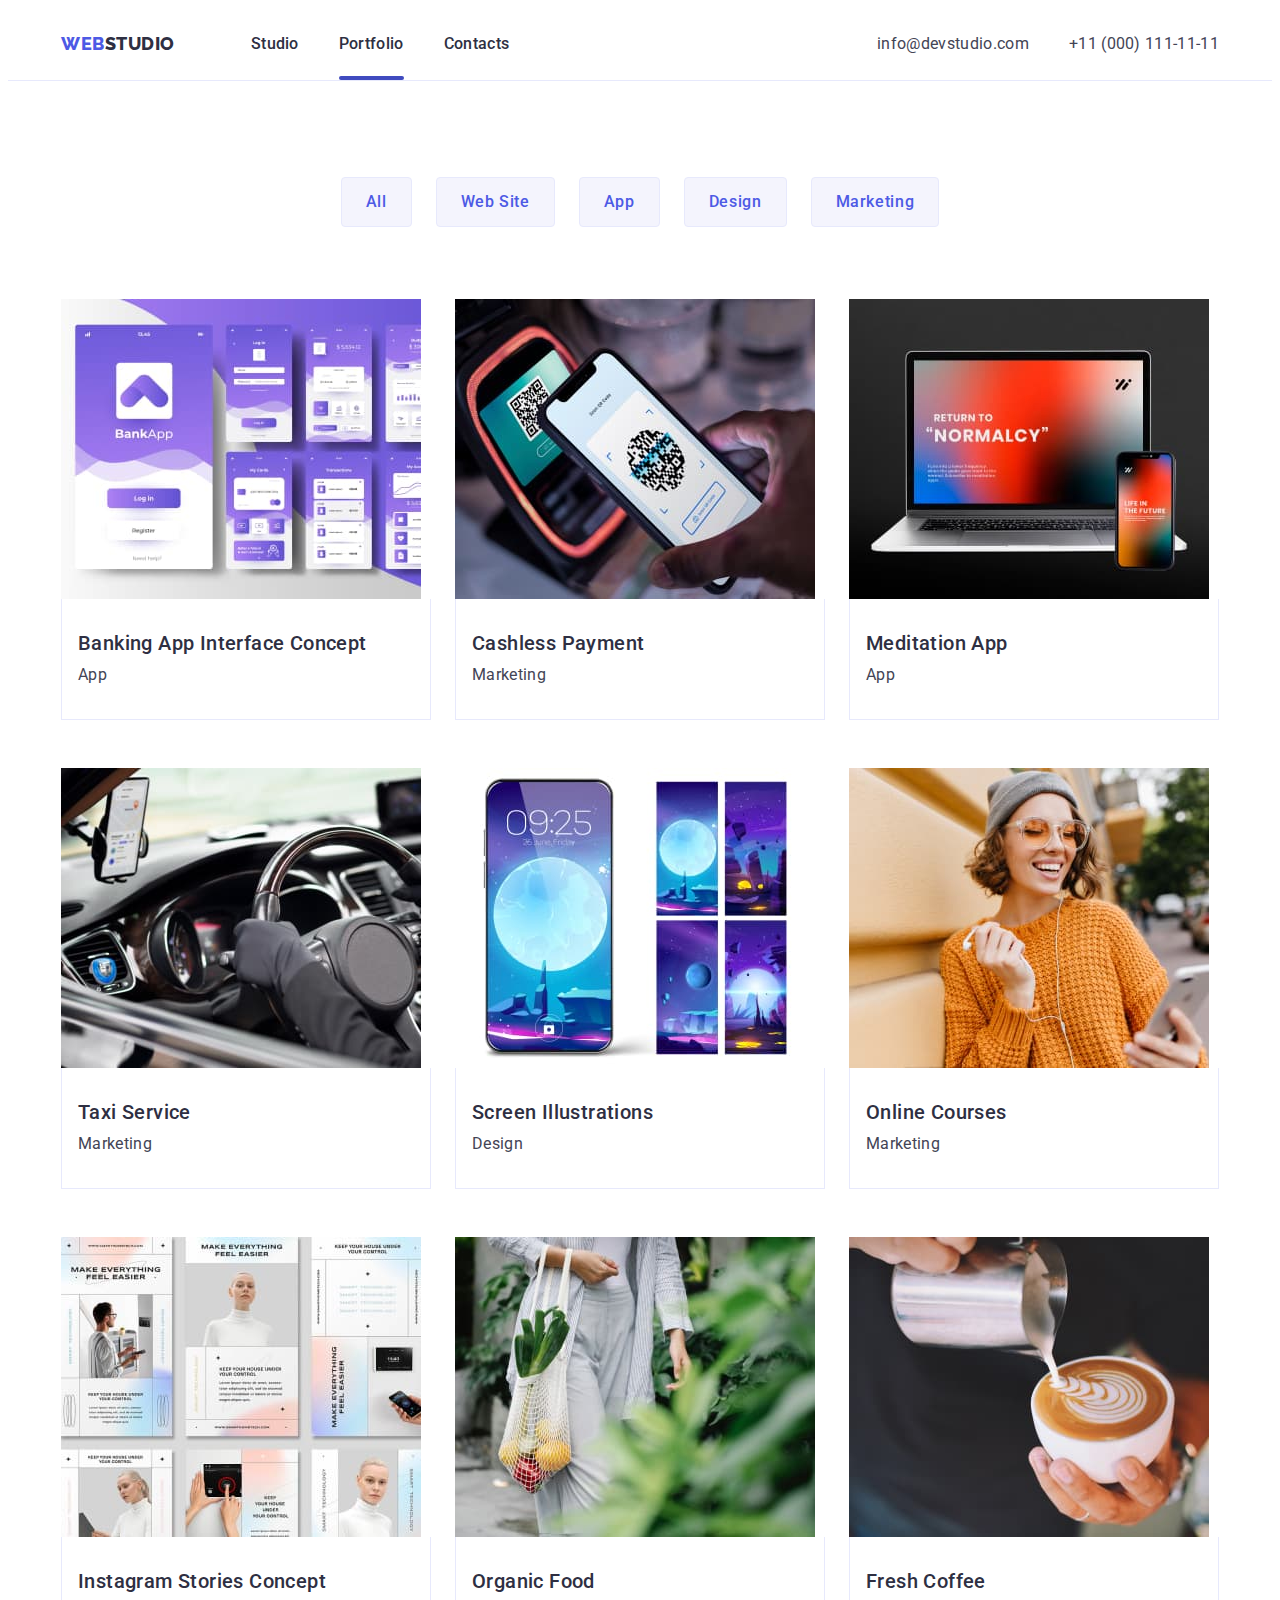
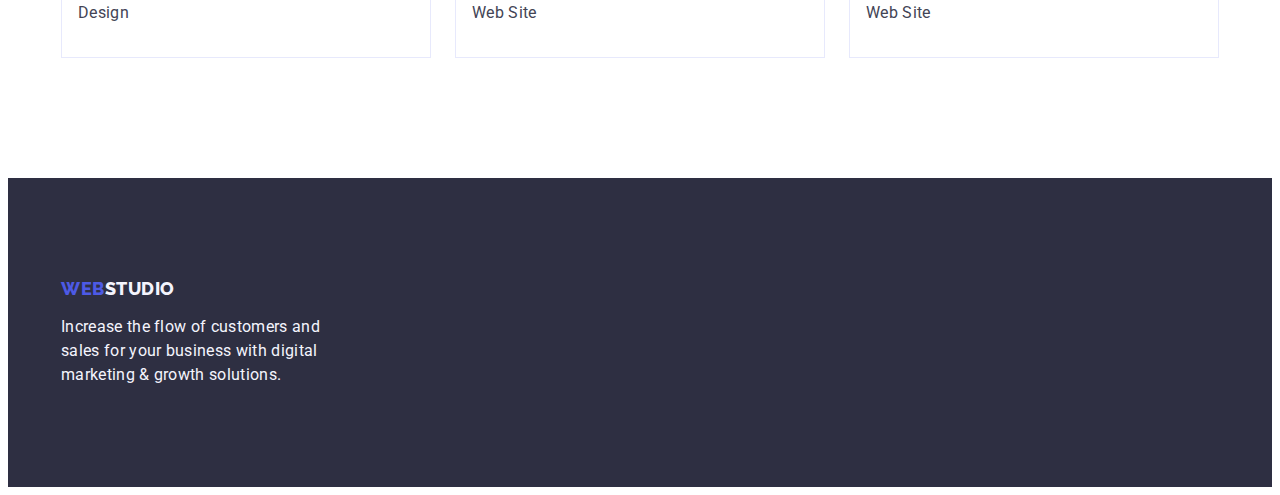
==== portfolio.html @ adbbfa93 "change befor mentor" ====
<!DOCTYPE html>
<html lang="en">
<head>
    <meta charset="UTF-8">
    <meta name="viewport" content="width=device-width, initial-scale=1.0">
    <link rel="preconnect" href="https://fonts.googleapis.com">
    <link rel="preconnect" href="https://fonts.gstatic.com" crossorigin>
    <link href="https://fonts.googleapis.com/css2?family=Raleway:wght@800&family=Roboto:wght@400;500;700;900&display=swap"
        rel="stylesheet">
    <title>Portfolio</title>
    <link rel="stylesheet" href="https://cdnjs.cloudflare.com/ajax/libs/modern-normalize/2.0.0/modern-normalize.min.css"
      integrity="sha512-4xo8blKMVCiXpTaLzQSLSw3KFOVPWhm/TRtuPVc4WG6kUgjH6J03IBuG7JZPkcWMxJ5huwaBpOpnwYElP/m6wg=="
      crossorigin="anonymous" referrerpolicy="no-referrer" />
    <link rel="stylesheet" href="./css/style.css">
</head>
<body>
    <header class="header">
      <div class="container container-header">
        <nav class="navigation">
          <a class="header-logo link" href="./index.html">Web<span class="color">Studio</span></a>
          <ul class="site-nav list">
            <li class="list-nav"><a class="link-nav link" href="./index.html">Studio</a></li>
            <li class="list-nav"><a class="link-nav link current" href="./portfolio.html">Portfolio</a></li>
            <li class="list-nav"><a class="link-nav link" href="">Contacts</a></li>
          </ul>
        </nav>
        <address class="contacts">
          <ul class="contacts-item list">
            <li>
              <a class="contact-link link" href="mailto:info@devstudio.com">info@devstudio.com</a>
            </li>
            <li>
              <a class="contact-link link" href="tel:+11(000)111-11-11">+11 (000) 111-11-11</a>
            </li>
          </ul>
        </address>
      </div>
    </header>
    <main>
       <section class="portfoilo-section">
        <div class="container">
          <h1 class="visually-hidden">our work</h1>
           <ul class="list-btn list">
              <li class="btn-item"><button type="button" class="portfolio-btn link">All</button></li>
              <li class="btn-item"><button type="button" class="portfolio-btn link">Web Site</button></li>
              <li class="btn-item"><button type="button" class="portfolio-btn link">App</button></li>
              <li class="btn-item"><button type="button" class="portfolio-btn link">Design</button></li>
              <li class="btn-item"><button type="button" class="portfolio-btn link">Marketing</button></li>
           </ul>
             <!-- What are we doing -->
              <ul class="list-presentation list">
                <li class="list-made">
                  <a href="" class="list-img link">
              <img class="portfolio-img" src="./images/img8.jpg" alt="banking app interface" width="360">
              <div class="categories">
                <h2 class="title-portfolio">Banking App Interface Concept</h2>
                <p class="text-portfolio">App</p>
              </div>
              </a>
              </li>
                <li class="list-made">
                  <a href="" class="list-img link">
              <img class="portfolio-img" src="./images/img9.jpg" alt="image of qr code on phone" width="360">
              <div class="categories">
                <h2 class="title-portfolio">Cashless Payment</h2>
                <p class="text-portfolio">Marketing</p>
              </div>
              </a>
              </li>
                <li class="list-made">
                  <a href="" class="list-img link">
              <img class="portfolio-img" src="./images/img10.jpg" alt="laptop" width="360">
              <div class="categories">
                <h2 class="title-portfolio">Meditation App</h2>
                <p class="text-portfolio">App</p>
              </div>
              </a>
              </li>
                <li class="list-made"> 
                  <a href="" class="list-img link">
              <img class="portfolio-img" src="./images/img11.jpg" alt="car interior" width="360">
              <div class="categories">
                <h2 class="title-portfolio">Taxi Service</h2>
                <p class="text-portfolio">Marketing</p>
              </div>
              </a>
              </li>
                <li class="list-made">
                  <a href="" class="list-img link">
              <img class="portfolio-img" src="./images/img12.jpg" alt="phone desktop" width="360">
              <div class="categories">
                <h2 class="title-portfolio">Screen Illustrations</h2>
                <p class="text-portfolio">Design</p>
              </div>
              </a>
              </li>
                <li class="list-made">
                  <a href="" class="list-img link">
              <img class="portfolio-img" src="./images/img13.jpg" alt="girl in glasses" width="360">
              <div class="categories">
                <h2 class="title-portfolio">Online Courses</h2>
                <p class="text-portfolio">Marketing</p>
              </div>
              </a>
              </li>
              <li class="list-made">
                  <a href="" class="list-img link">
              <img class="portfolio-img" src="./images/img14.jpg" alt="instagram stories" width="360">
              <div class="categories">
                <h2 class="title-portfolio">Instagram Stories Concept</h2>
                <p class="text-portfolio">Design</p>
              </div>
              </a>
              </li>
                <li class="list-made">
                  <a href="" class="list-img link">
              <img class="portfolio-img" src="./images/img15.jpg" alt="bag with vegetables" width="360">
              <div class="categories">
                <h2 class="title-portfolio">Organic Food</h2>
                <p class="text-portfolio">Web Site</p>
              </div>
              </a>
              </li>
                <li class="list-made">
                  <a href="" class="list-img link">
              <img class="portfolio-img" src="./images/img16.jpg" alt="coffee cup pattern" width="360">
              <div class="categories">
                <h2 class="title-portfolio">Fresh Coffee</h2>
                <p class="text-portfolio">Web Site</p>
              </div>
              </a>
              </li>
          </ul>
        </div>
    </section>
   </main>
<footer class="footer">
    <div class="container">
      <a class="logo-footer link" href="./index.html">Web<span class="color-footer">Studio</span></a>
      <p class="footer-text">Increase the flow of customers and
          sales for your business with digital
          marketing & growth solutions.</p>
    </div>
</footer>
</body>
</html>
---- css/style.css ----
:root {
    --slate:#434455;
    --white:#ffffff;
    --navy-blue: #2E2F42;
    --iris:#4D5AE5;
    --cloud:#F4F4FD;
    --ocean:#404BBF;
    --green:#31D0AA;
    --light-slate:#8E8F99;
    --cornflower:#E7E9FC;
    --grey:#2E2F42;
    --navy-blue-modal:#2E2F42;
    --dairy:#FCFCFC;
    
}
h1,h2,h3,h4,h5,h6,p{
    margin-bottom: 0;
    margin-top: 0;
}
ul{
    margin-bottom: 0;
    margin-top: 0;
    padding-left: 0;
    
}
img{
    display: block;
    max-width: 100%;
    height: auto;
}
body{
    font-family:"Roboto",sans-serif;
    color:var(--slate);
    background-color:var(--white);
    
}
.container{
    width: 100%;
    max-width: 1158px;
    padding-left: 15px;
    padding-right: 15px;
    margin: 0 auto;
}

.visually-hidden {
    position: absolute;
    width: 1px;
    height: 1px;
    margin: -1px;
    border: 0;
    padding: 0;
    white-space: nowrap;
    clip-path: inset(100%);
    clip: rect(0 0 0 0);
    overflow: hidden;
}
.link{
    text-decoration: none;
    }
.list{
    list-style: none;
    }
/* ----header---- */
.header{
    background-color: var(--white);
    border-bottom: 1px solid var(--cornflower, #E7E9FC);
    }
.container-header{
    display: flex;
    align-items: center;
    justify-content: space-between;
    
}

.current::after{
    content: "";
    position: absolute;
    width: 100%;
    height: 4px;
    border-radius: 2px;
    background: var(--ocean);
    bottom: 0;
    left: 0;
    color: var(--ocean);

}
.navigation{
    display: flex;
    align-items: center;
     
}
.header-logo{
    color: var(--iris);
    font-size: 18px;
    font-family: Raleway,sans-serif;
    font-style: normal;
    font-weight: 800;
    line-height: 1.17;
    letter-spacing: 0.03em;
    text-transform: uppercase;
     margin-right: 76px;
     padding: 25px 0;   
}
.color{
    color: var(--navy-blue);
    font-size: 18px;
    font-weight: 800;
    line-height: 1.17;
    letter-spacing: 0.03em;
    text-transform: uppercase;
}
.site-nav{
    display: flex;
    gap: 40px;
    
}
.list-nav{
position: relative;
}
 .link-nav{
    padding: 24px 0;
    display: block;
    
 }
.link-nav.link{
    color:var(--navy-blue);
    font-size: 16px;
    font-weight: 500;
    line-height: 1.5;
    letter-spacing:0.02em
    
}
.link-nav:hover,
.link-nav:focus{
    color:var(--ocean);
}
.link-nav:active{
    text-decoration: underline;
}
.contacts{
    font-style: normal;
}
.contacts-item{
    display: flex;
    gap: 40px;
        
}
.cont-info{
  
   
}
.contacts-item .contact-link{
    color: var(--slate);
    font-size: 16px;
    line-height: 1.5;
    letter-spacing:0.02em;
    padding: 24px 0;
    }
.contact-link:active,
.contact-link:hover,
.contact-link:focus{
    color:var(--ocean);
}
/** --------Hero section ----*/


.hero-section{
    background: var(--navy-blue);
    padding: 188px 0;
    background-image:linear-gradient(rgba(46, 47, 66, 0.7),
        rgba(46, 47, 66, 0.7)), url(../images/hero.jpg);
    background-repeat: no-repeat;
    background-position: center;
    max-width: 1440px;
    margin: 0 auto;
}
.hero-container{
       
   
}
.hero-title{
        color: var(--white);
        text-align: center;
        font-size: 56px;
        font-weight: 700;
        line-height:1.07;
        letter-spacing: 0.02em;
        margin: 0 auto;
        margin-bottom: 48px;
        max-width: 496px
        
    }
.link-button{
        color: var(--white);
        font-size: 16px;
        font-family: inherit;
        font-weight: 500;
        line-height: 1.5;
        letter-spacing: 0.04em;
        background: var(--iris);
        cursor:pointer;
        display: block;
        margin: 0 auto;
        padding: 16px 32px;
        border-radius: 4px;
        min-width: 169px;
        height: 56px;
        border: none;
                    
     }
.link-button:hover,.link-button:focus{
    background-color: var(--ocean);
}
/*  Section credo,work,team */
.section-credo{
    padding-top: 120px;
    padding-bottom: 120px;
}
.icon-box{
       width: 264px;
        height: 112px;
        border-radius: 4px;
        background: var(--cloud);
}
.credo-icon{
    margin: 24px 100px;
    
}
.section-work{
    padding-bottom: 120px;
}

.section-list{
    display: flex;
     gap: 24px;
    }
.list-img{
    width: calc((100% - 48px) / 3);
}   
.list-item{
    width: calc((100% - 24px * 3) / 4);
    
}
.section-team{
    background-color:var(--cloud);
    padding: 120px 0;
      
}
.team-container{
   
}
.section-title{
        color: var(--navy-blue);
        text-align: center;
        font-size: 36px;
        font-weight: 700;
        line-height: 1.11;
        letter-spacing: 0.02em;
        text-transform: capitalize;
         margin-bottom: 72px;
     }
    .section-list-team{
        display: flex;
        gap: 24px;
        
        
    }
    .list-team{
        background-color: var(--white);
        text-align: center;
        width: calc((100% - 72px) / 4);
        border-radius: 0px 0px 4px 4px;
            
    }
    .social-group{
        display: flex;
        gap: 24px;
        
    }
    .social-item{
        width: 40px;
        height: 40px;
        border-radius: 50%;
        background-color: var(--iris);
        border: var(--iris);
        display: flex;
        align-items: center;
        justify-content: center;
    }
    .social-icon-team{
    fill: var(--cloud);    
        
    }
    .group{
        padding: 32px 16px;
    }
    .list-title{
        color: var(--navy-blue);
        font-size: 20px;
        font-weight: 500;
        line-height: 1.2;
        letter-spacing: 0.02em;
         margin-bottom: 8px; 
       
    }
    .list-text{
        color: var(--slate);
        font-size: 16px;
        line-height: 1.5;
        letter-spacing: 0.02em;
        margin-bottom: 8px;
                    
    }
.customers{
    padding: 120px 0;
}
.customers-list{
    display: flex;
    width: calc((100% - 24 * 5) / 6);
    gap: 24px;
}
.customers-item{
    width: 168px;
    height: 88px;
    border-radius: 4px;
    border: 1px solid var(--light-slate);
    
}

.customers-link{
    width: 100%;
    height: 100%;
    display: flex;
    color: var(--light-slate);
    align-items: center;
    justify-content: center;
}
.customers-icon{
    fill:currentColor;
  
}
.customers-link:is(:hover,:focus){
color: var(--ocean);
border: 1px solid var(--ocean);
}

/* ------FOOTER--------------- */

.footer{
        background-color:var(--navy-blue);
        padding: 100px 0;
       
}
.footer-group{
   
   margin-right: 125px;
}
.soc-foot{
    display: flex;
}
.logo-footer{
    color: var(--iris);
    font-size: 18px;
    font-family: Raleway,sans-serif;
    font-weight: 800;
    line-height: 1.17;
    letter-spacing: 0.03em;
    text-transform: uppercase;
    padding-left: 0;
    display: inline-block;
    margin-bottom: 16px;
}
.color-footer{
        color:var(--cloud);
        font-size: 18px;
         font-weight: 800;
        line-height: 1.17;
        letter-spacing: 0.03em;
        text-transform: uppercase;
}
.footer-text{
        color:var(--cloud);
        font-size: 16px;
        line-height:1.5;
        letter-spacing: 0.02em;
        display: flex;
        width: 100%;
        max-width: 264px;
}
.social-section{

    
}
  
.media-title{
        color: var(--white);
        font-family: Roboto;
        font-size: 16px;
        font-style: normal;
        font-weight: 500;
        line-height: 1.5;
        letter-spacing: 0.02em;
        margin-bottom: 16px;
        
}
.social-list{
    display: flex;
    gap: 16px;
    justify-content: center;
    
}
.social-icon{
    fill: var(--cloud);
}


/* ----------_________PORTFOLIO___________-------- */

.portfoilo-section {
padding: 96px 0 120px 0;
}

.list-btn {
    display: flex;
    margin-bottom: 72px;
    gap: 24px;
    justify-content: center;
}
.btn-item{
    
}
.portfolio-btn {
    color:var(--iris);
    text-align: center;
     font-size: 16px;
    font-family:inherit;
    font-weight: 500;
    line-height: 1.5;
    letter-spacing: 0.04em;
    background-color:var(--cloud);
    cursor: pointer;
    padding: 12px 24px;
    border-radius: 4px;
    border: 1px solid var(--cornflower);
    background: var(--cloud);
}
.portfolio-btn:hover,.portfolio-btn:focus{
        color:var(--white);
        background-color: var(--ocean);
        border: 1px solid transparent;
}

.presentation {}

.list-presentation {
    display: flex;
    flex-wrap: wrap;
    gap: 48px 24px;
   
}

.list-made {
    width: calc((100% - 48px) / 3) ;
    
}
.portfolio-img{
    display: block;
    max-width: 100%;
}
.categories{
    padding: 32px 16px;
    border: 1px solid var(--cornflower);
    border-top: none;
  
}
.title-portfolio {
        color:var(--navy-blue);
        font-size: 20px;
        font-weight: 500;
        line-height: 1.2;
        letter-spacing: 0.02em;
        margin-bottom: 8px;
}

.text-portfolio {
        color:var(--slate);
        font-size: 16px;
        line-height:1.5;
        letter-spacing: 0.02em;
        
}
 < !-- --------MODAL-WINDOW------------ -->

 .backdrop{
    position: fixed;
    top: 0;
    width: 100%;
    height: 100%;
    background: var(--navyblue-modal, rgba(46, 47, 66, 0.40));
    
 }
 .modal-window{
    width: 408px;
    min-height: 584px;
    border-radius: 4px;
    background: var(--dairy);
    box-shadow: 0px 2px 1px 0px rgba(0, 0, 0, 0.20), 0px 1px 3px 0px rgba(0, 0, 0, 0.12), 0px 1px 1px 0px rgba(0, 0, 0, 0.14);
    position: absolute;
    left: 50%;
    top: 50%;
    transform: translate(-50%,-77%);
 }
 .modal-close-btn{
    width: 8px;
    height: 8px;
    position: absolute;
    top: 24px;
    right: 24px;
    border: 1px solid var(--light-slate);
    border-radius: 50%;
    padding: 8px;
    cursor: pointer;
 }
 .close-icon{
    
 }
.is-hidden {
    opacity: 0;
    visibility: hidden;
    pointer-events: none;
}
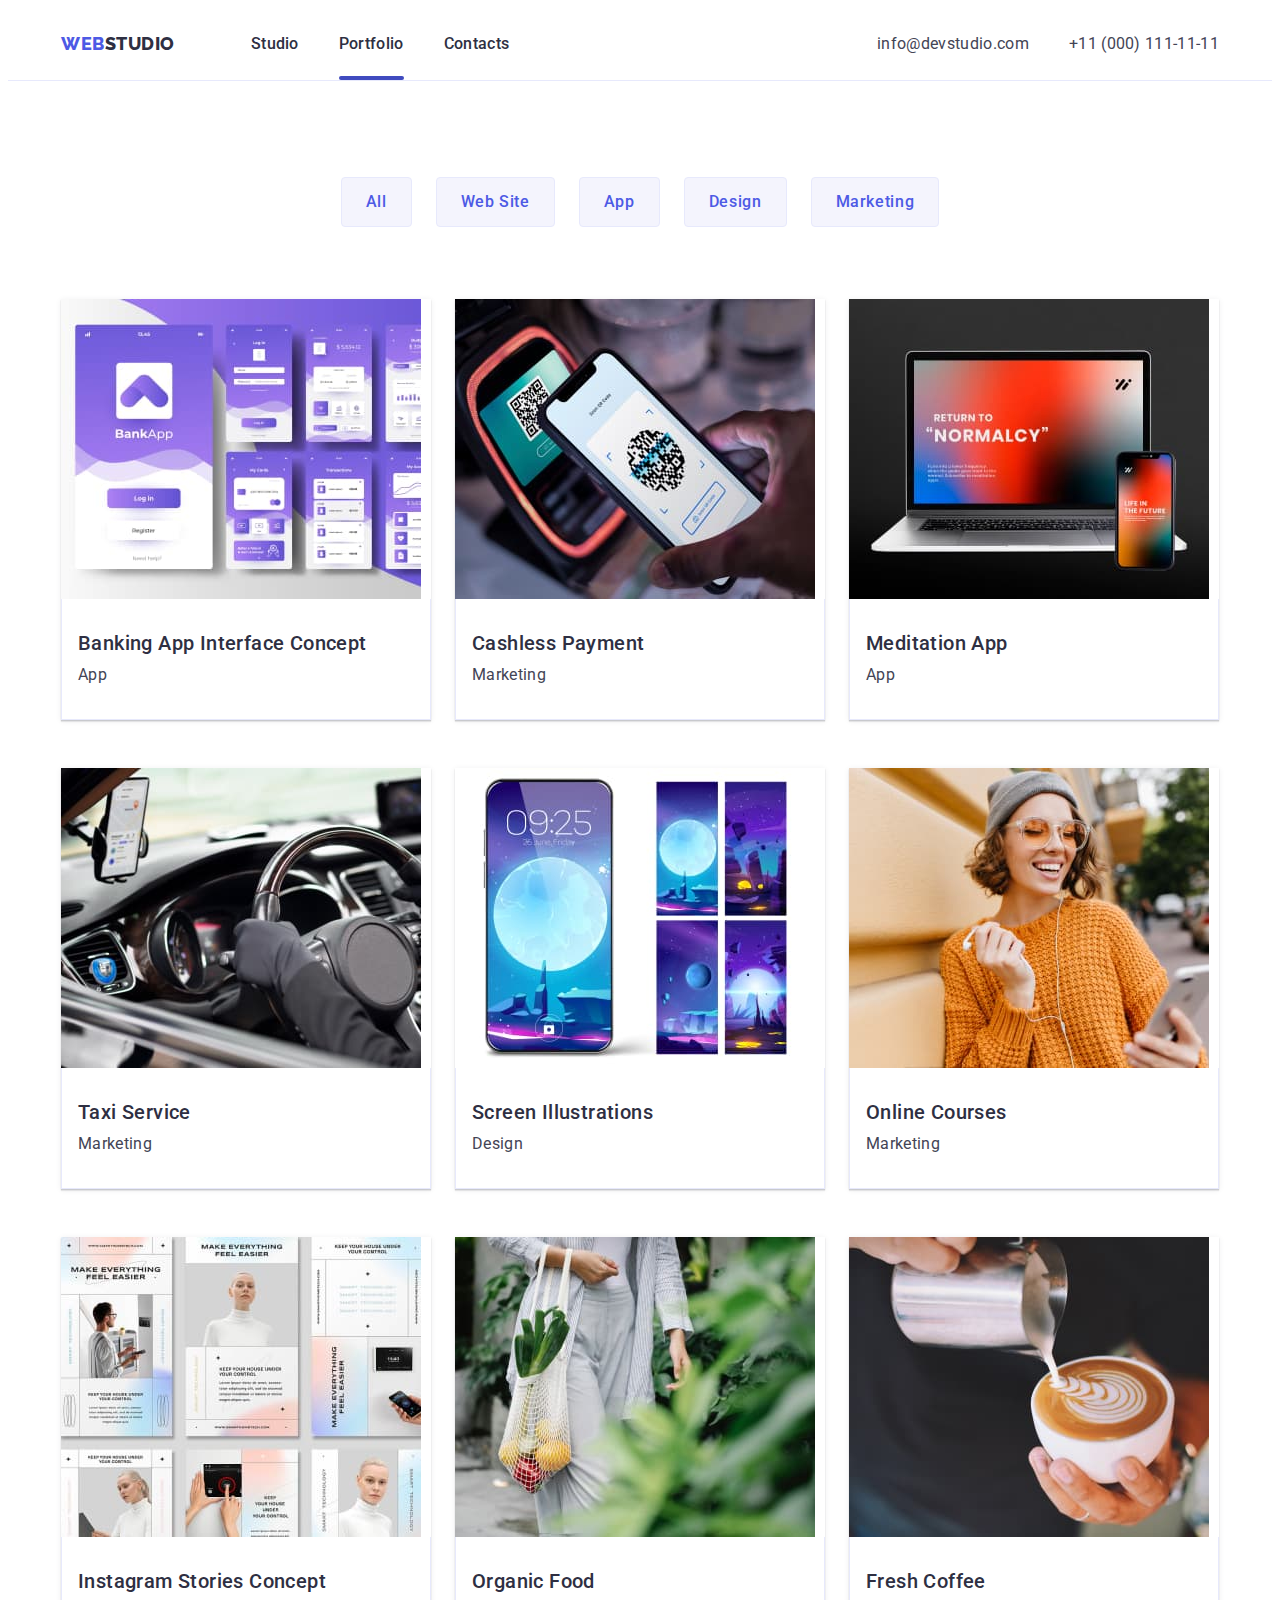
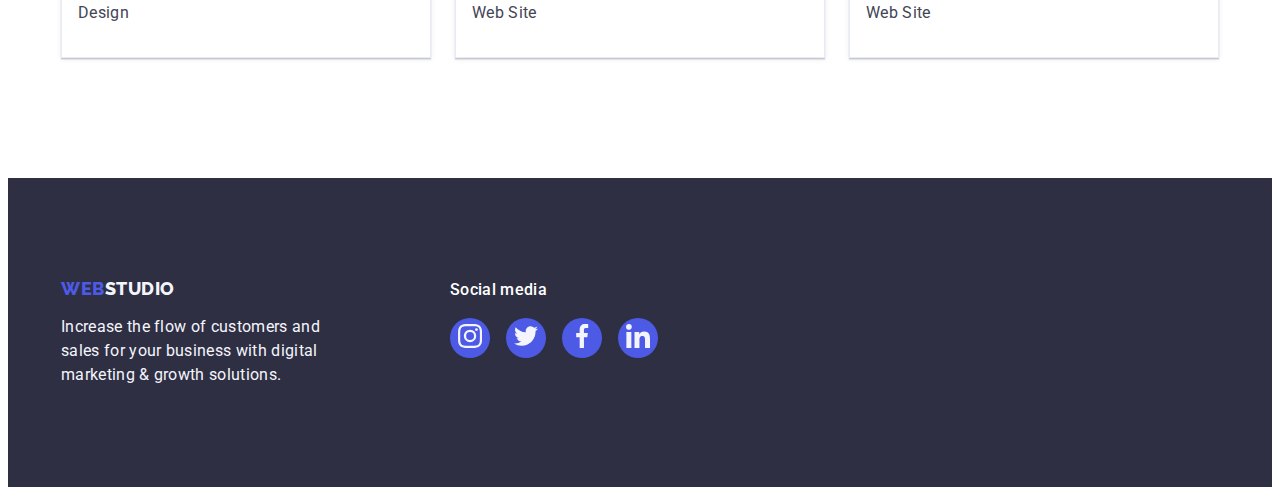
==== commit 257fceb6: "change portfolio overflow" ====
--- a/portfolio.html
+++ b/portfolio.html
@@ -50,8 +50,14 @@
              <!-- What are we doing -->
               <ul class="list-presentation list">
                 <li class="list-made">
+                  <div class="list-made-overflow">
                   <a href="" class="list-img link">
               <img class="portfolio-img" src="./images/img8.jpg" alt="banking app interface" width="360">
+              <p class="text-portfolio-overflow">
+                14 Stylish and User-Friendly App Design Concepts · Task Manager App · Calorie Tracker App · Exotic Fruit Ecommerce App ·
+              Cloud Storage App
+              </p>
+                  </div>
               <div class="categories">
                 <h2 class="title-portfolio">Banking App Interface Concept</h2>
                 <p class="text-portfolio">App</p>
@@ -135,12 +141,47 @@
     </section>
    </main>
 <footer class="footer">
-    <div class="container">
+  <div class="container soc-foot">
+    <div class="footer-group">
       <a class="logo-footer link" href="./index.html">Web<span class="color-footer">Studio</span></a>
       <p class="footer-text">Increase the flow of customers and
-          sales for your business with digital
-          marketing & growth solutions.</p>
+        sales for your business with digital
+        marketing & growth solutions.</p>
     </div>
+    <div class="social-section">
+      <p class="media-title">Social media</p>
+      <ul class="social-list list">
+        <li class="social-item-footer">
+          <a class="social-link" href="">
+            <svg class="social-icon" width="24" height="24">
+              <use href="./images/icons.svg#icon-insta2"></use>
+            </svg>
+          </a>
+        </li>
+        <li class="social-item-footer">
+          <a class="social-link" href="">
+            <svg class="social-icon" width="24" height="24">
+              <use href="./images/icons.svg#icon-twit2"></use>
+            </svg>
+          </a>
+        </li>
+        <li class="social-item-footer">
+          <a class="social-link" href="">
+            <svg class="social-icon" width="24" height="24">
+              <use href="./images/icons.svg#icon-face2"></use>
+            </svg>
+          </a>
+        </li>
+        <li class="social-item-footer">
+          <a class="social-link" href="">
+            <svg class="social-icon" width="24" height="24">
+              <use href="./images/icons.svg#icon-link2"></use>
+            </svg>
+          </a>
+        </li>
+      </ul>
+    </div>
+  </div>
 </footer>
 </body>
 </html>--- a/css/style.css
+++ b/css/style.css
@@ -206,6 +206,9 @@
         min-width: 169px;
         height: 56px;
         border: none;
+        transition-property: background-color;
+        transition-duration: 250ms;
+        transition-timing-function: cubic-bezier(0.4, 0, 0.2, 1);
                     
      }
 .link-button:hover,.link-button:focus{
@@ -246,9 +249,7 @@
     padding: 120px 0;
       
 }
-.team-container{
-   
-}
+
 .section-title{
         color: var(--navy-blue);
         text-align: center;
@@ -270,7 +271,7 @@
         text-align: center;
         width: calc((100% - 72px) / 4);
         border-radius: 0px 0px 4px 4px;
-            
+        box-shadow: 0px 2px 1px 0px rgba(46, 47, 66, 0.08), 0px 1px 1px 0px rgba(46, 47, 66, 0.16), 0px 1px 6px 0px rgba(46, 47, 66, 0.08);
     }
     .social-group{
         display: flex;
@@ -286,9 +287,15 @@
         display: flex;
         align-items: center;
         justify-content: center;
-    }
+        transition-property: background-color;
+        transition-duration: 250ms;
+        transition-timing-function: cubic-bezier(0.4, 0, 0.2, 1);
+    }
+    .social-item:is(:hover, :focus){
+        background-color: var(--ocean);
+        }
     .social-icon-team{
-    fill: var(--cloud);    
+         fill: var(--cloud);    
         
     }
     .group{
@@ -334,6 +341,7 @@
     color: var(--light-slate);
     align-items: center;
     justify-content: center;
+    
 }
 .customers-icon{
     fill:currentColor;
@@ -387,10 +395,6 @@
         width: 100%;
         max-width: 264px;
 }
-.social-section{
-
-    
-}
   
 .media-title{
         color: var(--white);
@@ -404,13 +408,30 @@
         
 }
 .social-list{
-    display: flex;
-    gap: 16px;
-    justify-content: center;
-    
+        display: flex;
+        gap: 16px;
+        justify-content: center;
+    
+}
+.social-item-footer{
+        width: 40px;
+        height: 40px;
+        border-radius: 50%;
+        background-color: var(--iris);
+        border: var(--iris);
+        display: flex;
+        align-items: center;
+        justify-content: center;
+        transition-property: background-color;
+        transition-duration: 250ms;
+        transition-timing-function:cubic-bezier(0.4, 0, 0.2, 1);
+        }
+.social-item-footer:is(:hover, :focus){
+       background-color: var(--green);
+       transition: ;    
 }
 .social-icon{
-    fill: var(--cloud);
+        fill: var(--cloud);
 }
 
 
@@ -426,9 +447,7 @@
     gap: 24px;
     justify-content: center;
 }
-.btn-item{
-    
-}
+
 .portfolio-btn {
     color:var(--iris);
     text-align: center;
@@ -450,8 +469,6 @@
         border: 1px solid transparent;
 }
 
-.presentation {}
-
 .list-presentation {
     display: flex;
     flex-wrap: wrap;
@@ -461,7 +478,30 @@
 
 .list-made {
     width: calc((100% - 48px) / 3) ;
-    
+    box-shadow: 0px 2px 1px 0px rgba(46, 47, 66, 0.08), 0px 1px 1px 0px rgba(46, 47, 66, 0.16), 0px 1px 6px 0px rgba(46, 47, 66, 0.08);
+           
+}   
+.list-made-overflow:hover .text-portfolio-overflow {
+    transform: translateY(0);
+}
+.list-made-overflow{
+    position: relative;
+    overflow: hidden;
+}
+.text-portfolio-overflow{
+    position: absolute;
+    top: 0;
+    left: 0;
+    height: 300px;
+    background-color: var(--iris);
+    color: var(--cloud);
+    font-size: 16px;
+    font-weight: 400;
+    line-height: 1.5;
+    letter-spacing: 0.02em;
+    padding: 40px 32px;
+    transform: translateY(100%);
+    transition: transform 250ms cubic-bezier(0.4, 0, 0.2, 1);
 }
 .portfolio-img{
     display: block;
@@ -471,7 +511,7 @@
     padding: 32px 16px;
     border: 1px solid var(--cornflower);
     border-top: none;
-  
+    
 }
 .title-portfolio {
         color:var(--navy-blue);
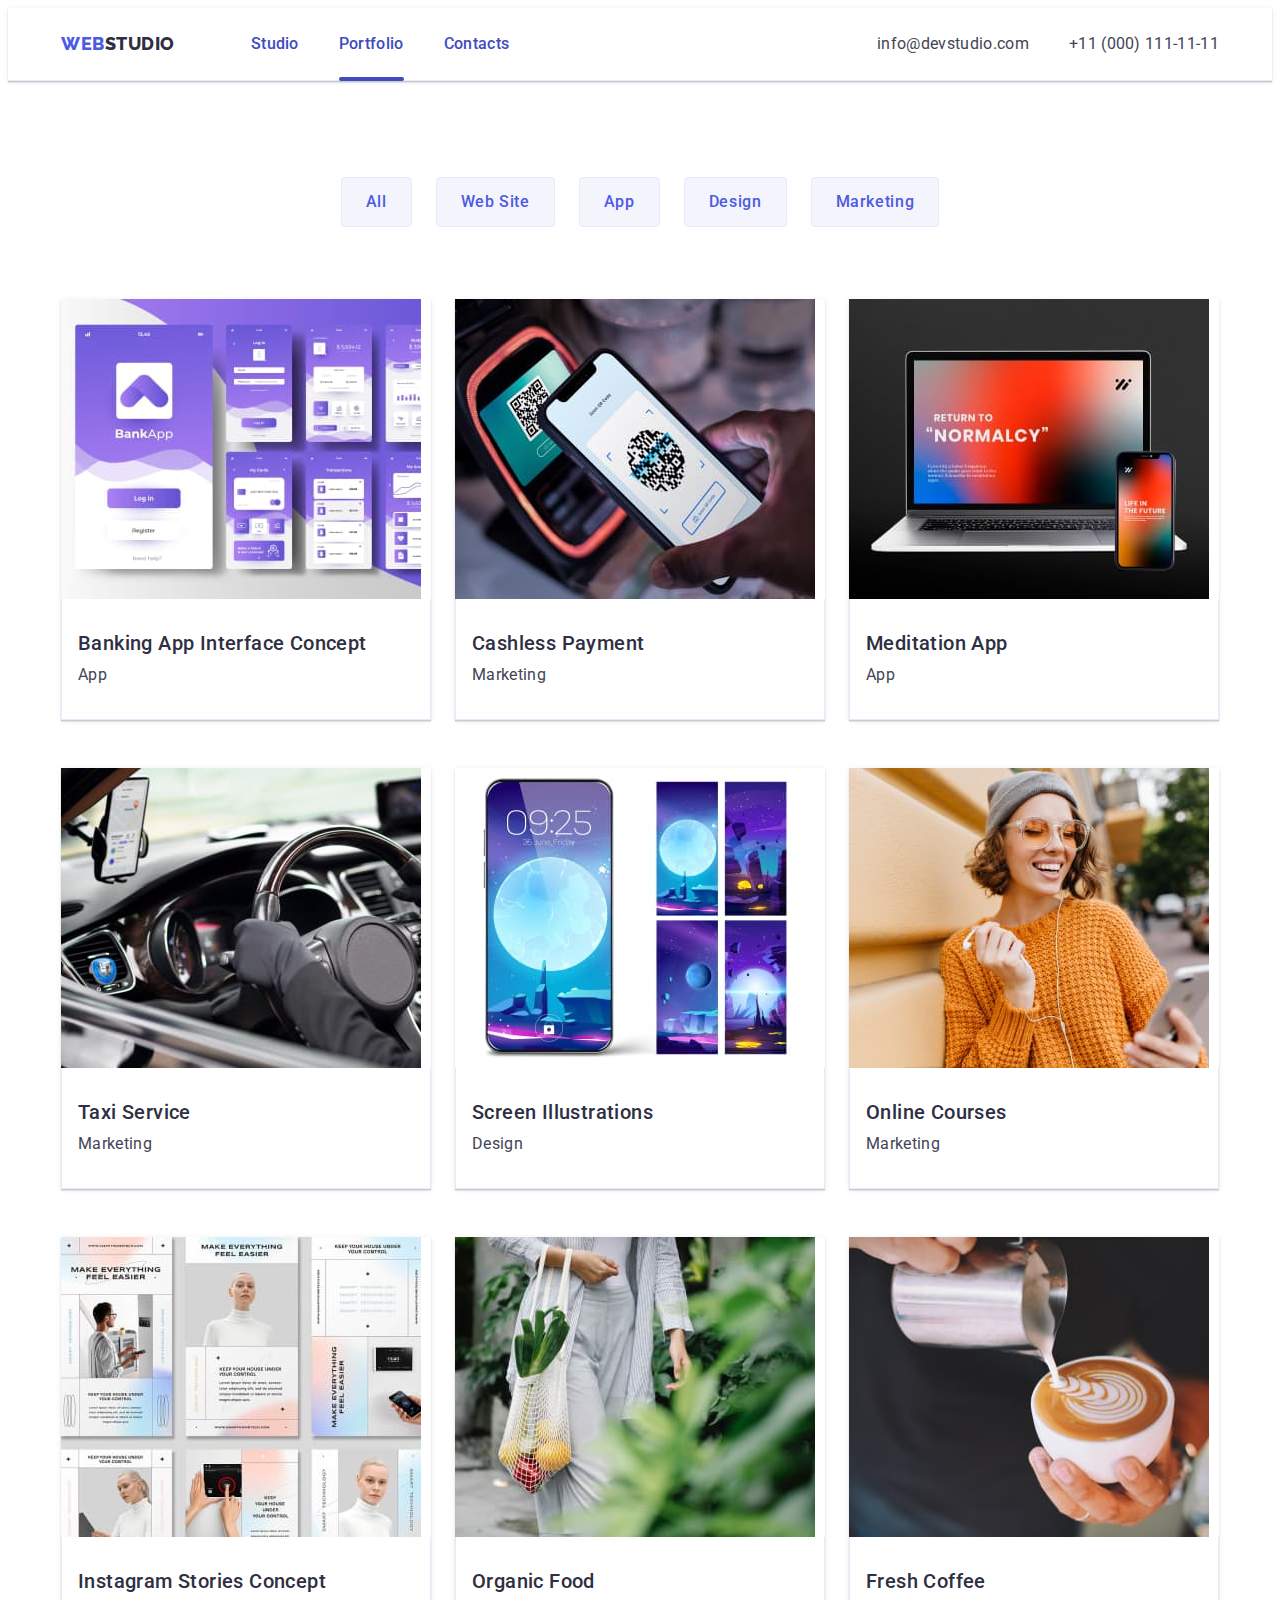
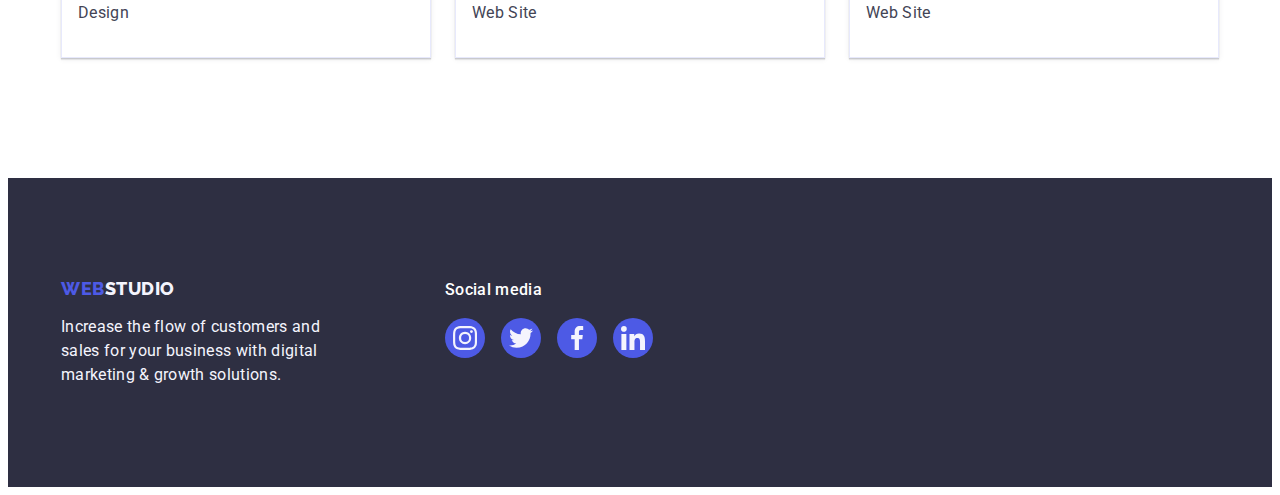
==== commit f5956706: "Change modal 2" ====
--- a/portfolio.html
+++ b/portfolio.html
@@ -10,7 +10,7 @@
     <title>Portfolio</title>
     <link rel="stylesheet" href="https://cdnjs.cloudflare.com/ajax/libs/modern-normalize/2.0.0/modern-normalize.min.css"
       integrity="sha512-4xo8blKMVCiXpTaLzQSLSw3KFOVPWhm/TRtuPVc4WG6kUgjH6J03IBuG7JZPkcWMxJ5huwaBpOpnwYElP/m6wg=="
-      crossorigin="anonymous" referrerpolicy="no-referrer" />
+      crossorigin="anonymous" referrerpolicy="no-referrer">
     <link rel="stylesheet" href="./css/style.css">
 </head>
 <body>
@@ -48,94 +48,142 @@
               <li class="btn-item"><button type="button" class="portfolio-btn link">Marketing</button></li>
            </ul>
              <!-- What are we doing -->
-              <ul class="list-presentation list">
-                <li class="list-made">
-                  <div class="list-made-overflow">
-                  <a href="" class="list-img link">
-              <img class="portfolio-img" src="./images/img8.jpg" alt="banking app interface" width="360">
-              <p class="text-portfolio-overflow">
-                14 Stylish and User-Friendly App Design Concepts · Task Manager App · Calorie Tracker App · Exotic Fruit Ecommerce App ·
-              Cloud Storage App
-              </p>
+          <ul class="list-presentation list">
+            <li class="list-made">
+            <div class="list-made-overflow">
+              <a href="" class="list-img link">
+               <img class="portfolio-img" src="./images/img8.jpg" alt="banking app interface" width="360">
+                <p class="text-portfolio-overflow">
+                  14 Stylish and User-Friendly App Design Concepts
+                  · Task Manager App · Calorie Tracker App 
+                  · Exotic Fruit Ecommerce App · Cloud Storage App</p>
+                  </a>
                   </div>
               <div class="categories">
                 <h2 class="title-portfolio">Banking App Interface Concept</h2>
                 <p class="text-portfolio">App</p>
               </div>
-              </a>
-              </li>
-                <li class="list-made">
-                  <a href="" class="list-img link">
-              <img class="portfolio-img" src="./images/img9.jpg" alt="image of qr code on phone" width="360">
+            </li>
+            <li class="list-made">
+            <div class="list-made-overflow">
+              <a href="" class="list-img link">
+               <img class="portfolio-img" src="./images/img9.jpg" alt="image of qr code on phone" width="360">
+                <p class="text-portfolio-overflow">
+                14 Stylish and User-Friendly App Design Concepts
+                · Task Manager App · Calorie Tracker App
+                · Exotic Fruit Ecommerce App · Cloud Storage App</p>
+                </a>
+            </div>
               <div class="categories">
                 <h2 class="title-portfolio">Cashless Payment</h2>
                 <p class="text-portfolio">Marketing</p>
               </div>
-              </a>
-              </li>
-                <li class="list-made">
-                  <a href="" class="list-img link">
+            </li>
+            <li class="list-made">
+              <div class="list-made-overflow">
+               <a href="" class="list-img link">
               <img class="portfolio-img" src="./images/img10.jpg" alt="laptop" width="360">
+              <p class="text-portfolio-overflow">
+              14 Stylish and User-Friendly App Design Concepts
+              · Task Manager App · Calorie Tracker App
+              · Exotic Fruit Ecommerce App · Cloud Storage App</p>
+               </a>
+              </div>
               <div class="categories">
                 <h2 class="title-portfolio">Meditation App</h2>
                 <p class="text-portfolio">App</p>
-              </div>
-              </a>
-              </li>
-                <li class="list-made"> 
-                  <a href="" class="list-img link">
+              </div>              
+            </li>
+            <li class="list-made"> 
+                <div class="list-made-overflow">
+                <a href="" class="list-img link">
               <img class="portfolio-img" src="./images/img11.jpg" alt="car interior" width="360">
+              <p class="text-portfolio-overflow">
+              14 Stylish and User-Friendly App Design Concepts
+              · Task Manager App · Calorie Tracker App
+              · Exotic Fruit Ecommerce App · Cloud Storage App</p>
+                </a>
+              </div>
               <div class="categories">
                 <h2 class="title-portfolio">Taxi Service</h2>
                 <p class="text-portfolio">Marketing</p>
               </div>
-              </a>
-              </li>
-                <li class="list-made">
-                  <a href="" class="list-img link">
+            </li>
+            <li class="list-made">
+              <div class="list-made-overflow">
+                 <a href="" class="list-img link">
               <img class="portfolio-img" src="./images/img12.jpg" alt="phone desktop" width="360">
+              <p class="text-portfolio-overflow">
+                14 Stylish and User-Friendly App Design Concepts
+                · Task Manager App · Calorie Tracker App
+                · Exotic Fruit Ecommerce App · Cloud Storage App</p>
+                </a>
+              </div>
               <div class="categories">
                 <h2 class="title-portfolio">Screen Illustrations</h2>
                 <p class="text-portfolio">Design</p>
               </div>
-              </a>
-              </li>
-                <li class="list-made">
-                  <a href="" class="list-img link">
-              <img class="portfolio-img" src="./images/img13.jpg" alt="girl in glasses" width="360">
+            </li>
+            <li class="list-made">
+              <div class="list-made-overflow">
+                <a href="" class="list-img link">
+                 <img class="portfolio-img" src="./images/img13.jpg" alt="girl in glasses" width="360">
+                  <p class="text-portfolio-overflow">
+                     14 Stylish and User-Friendly App Design Concepts
+                     · Task Manager App · Calorie Tracker App
+                     · Exotic Fruit Ecommerce App · Cloud Storage App</p>
+                </a>
+              </div>
               <div class="categories">
                 <h2 class="title-portfolio">Online Courses</h2>
                 <p class="text-portfolio">Marketing</p>
               </div>
-              </a>
-              </li>
-              <li class="list-made">
-                  <a href="" class="list-img link">
-              <img class="portfolio-img" src="./images/img14.jpg" alt="instagram stories" width="360">
+            </li>
+            <li class="list-made">
+              <div class="list-made-overflow">
+                <a href="" class="list-img link">
+                  <img class="portfolio-img" src="./images/img14.jpg" alt="instagram stories" width="360">
+                   <p class="text-portfolio-overflow">
+                      14 Stylish and User-Friendly App Design Concepts
+                      · Task Manager App · Calorie Tracker App
+                      · Exotic Fruit Ecommerce App · Cloud Storage App</p>
+                </a>
+              </div>
               <div class="categories">
                 <h2 class="title-portfolio">Instagram Stories Concept</h2>
                 <p class="text-portfolio">Design</p>
               </div>
-              </a>
-              </li>
-                <li class="list-made">
-                  <a href="" class="list-img link">
-              <img class="portfolio-img" src="./images/img15.jpg" alt="bag with vegetables" width="360">
+            </li>
+            <li class="list-made">
+              <div class="list-made-overflow">
+                <a href="" class="list-img link">
+                  <img class="portfolio-img" src="./images/img15.jpg" alt="bag with vegetables" width="360">
+                   <p class="text-portfolio-overflow">
+                       14 Stylish and User-Friendly App Design Concepts
+                       · Task Manager App · Calorie Tracker App
+                       · Exotic Fruit Ecommerce App · Cloud Storage App</p>
+                </a>
+              </div>
               <div class="categories">
                 <h2 class="title-portfolio">Organic Food</h2>
                 <p class="text-portfolio">Web Site</p>
               </div>
-              </a>
-              </li>
-                <li class="list-made">
-                  <a href="" class="list-img link">
-              <img class="portfolio-img" src="./images/img16.jpg" alt="coffee cup pattern" width="360">
+            </li>
+            <li class="list-made">
+              <div class="list-made-overflow">
+                <a href="" class="list-img link">
+                  <img class="portfolio-img" src="./images/img16.jpg" alt="coffee cup pattern" width="360">
+                   <p class="text-portfolio-overflow">
+                       14 Stylish and User-Friendly App Design Concepts
+                       · Task Manager App · Calorie Tracker App
+                      · Exotic Fruit Ecommerce App · Cloud Storage App</p>
+                </a>
+              </div>
               <div class="categories">
                 <h2 class="title-portfolio">Fresh Coffee</h2>
                 <p class="text-portfolio">Web Site</p>
               </div>
-              </a>
-              </li>
+            </li>
           </ul>
         </div>
     </section>
@@ -152,28 +200,28 @@
       <p class="media-title">Social media</p>
       <ul class="social-list list">
         <li class="social-item-footer">
-          <a class="social-link" href="">
+          <a class="social-link-footer" href="">
             <svg class="social-icon" width="24" height="24">
               <use href="./images/icons.svg#icon-insta2"></use>
             </svg>
           </a>
         </li>
         <li class="social-item-footer">
-          <a class="social-link" href="">
+          <a class="social-link-footer" href="">
             <svg class="social-icon" width="24" height="24">
               <use href="./images/icons.svg#icon-twit2"></use>
             </svg>
           </a>
         </li>
         <li class="social-item-footer">
-          <a class="social-link" href="">
+          <a class="social-link-footer" href="">
             <svg class="social-icon" width="24" height="24">
               <use href="./images/icons.svg#icon-face2"></use>
             </svg>
           </a>
         </li>
         <li class="social-item-footer">
-          <a class="social-link" href="">
+          <a class="social-link-footer" href="">
             <svg class="social-icon" width="24" height="24">
               <use href="./images/icons.svg#icon-link2"></use>
             </svg>
--- a/css/style.css
+++ b/css/style.css
@@ -64,6 +64,7 @@
 .header{
     background-color: var(--white);
     border-bottom: 1px solid var(--cornflower, #E7E9FC);
+    box-shadow: 0px 1px 6px 0px rgba(46, 47, 66, 0.08), 0px 1px 1px 0px rgba(46, 47, 66, 0.16), 0px 2px 1px 0px rgba(46, 47, 66, 0.08);
     }
 .container-header{
     display: flex;
@@ -79,7 +80,7 @@
     height: 4px;
     border-radius: 2px;
     background: var(--ocean);
-    bottom: 0;
+    bottom: -1px;;
     left: 0;
     color: var(--ocean);
 
@@ -115,15 +116,18 @@
     
 }
 .list-nav{
-position: relative;
-}
+
+
+}
+
  .link-nav{
+    position: relative;
     padding: 24px 0;
     display: block;
-    
+    transition: color 250ms cubic-bezier(0.4, 0, 0.2, 1);
  }
 .link-nav.link{
-    color:var(--navy-blue);
+    color:var(--ocean);
     font-size: 16px;
     font-weight: 500;
     line-height: 1.5;
@@ -140,14 +144,14 @@
 .contacts{
     font-style: normal;
 }
+
 .contacts-item{
     display: flex;
     gap: 40px;
         
 }
-.cont-info{
-  
-   
+.contact-link{
+    transition: color 250ms cubic-bezier(0.4, 0, 0.2, 1);
 }
 .contacts-item .contact-link{
     color: var(--slate);
@@ -167,6 +171,7 @@
 .hero-section{
     background: var(--navy-blue);
     padding: 188px 0;
+    background-size: cover;
     background-image:linear-gradient(rgba(46, 47, 66, 0.7),
         rgba(46, 47, 66, 0.7)), url(../images/hero.jpg);
     background-repeat: no-repeat;
@@ -220,10 +225,14 @@
     padding-bottom: 120px;
 }
 .icon-box{
-       width: 264px;
+        display: flex;
+        align-items: center;
+        justify-content: center;
+        width: 264px;
         height: 112px;
         border-radius: 4px;
         background: var(--cloud);
+        margin-bottom: 8px;
 }
 .credo-icon{
     margin: 24px 100px;
@@ -276,30 +285,36 @@
     .social-group{
         display: flex;
         gap: 24px;
+        justify-content: center;
         
     }
     .social-item{
         width: 40px;
         height: 40px;
+           
+    }
+    .social-link:is(:hover, :focus){
+    background-color: var(--ocean);
+    }
+    .social-link{
+        width: 100%;
+        height: 100%;
+        background-color: var(--iris);
         border-radius: 50%;
-        background-color: var(--iris);
-        border: var(--iris);
         display: flex;
         align-items: center;
         justify-content: center;
-        transition-property: background-color;
-        transition-duration: 250ms;
-        transition-timing-function: cubic-bezier(0.4, 0, 0.2, 1);
-    }
-    .social-item:is(:hover, :focus){
-        background-color: var(--ocean);
-        }
+        transition: background-color 250ms cubic-bezier(0.4, 0, 0.2, 1);
+    }
+    .social-link:is(:hover, :focus) {
+            background-color: var(--ocean);
+    }
     .social-icon-team{
          fill: var(--cloud);    
         
     }
     .group{
-        padding: 32px 16px;
+        padding: 32px 0;
     }
     .list-title{
         color: var(--navy-blue);
@@ -329,19 +344,21 @@
 .customers-item{
     width: 168px;
     height: 88px;
-    border-radius: 4px;
-    border: 1px solid var(--light-slate);
+    
     
 }
 
 .customers-link{
     width: 100%;
     height: 100%;
+    border-radius: 4px;
+    border: 1px solid var(--light-slate);
     display: flex;
     color: var(--light-slate);
     align-items: center;
     justify-content: center;
-    
+    transition: border-color 250ms cubic-bezier(0.4, 0, 0.2, 1),
+        color 250ms cubic-bezier(0.4, 0, 0.2, 1);
 }
 .customers-icon{
     fill:currentColor;
@@ -361,10 +378,11 @@
 }
 .footer-group{
    
-   margin-right: 125px;
+    margin-right: 120px
 }
 .soc-foot{
     display: flex;
+    align-items: baseline
 }
 .logo-footer{
     color: var(--iris);
@@ -416,19 +434,22 @@
 .social-item-footer{
         width: 40px;
         height: 40px;
+        
+        
+}
+.social-link-footer{
+        width: 100%;
+        height: 100%;
+        background-color: var(--iris);
         border-radius: 50%;
-        background-color: var(--iris);
-        border: var(--iris);
         display: flex;
         align-items: center;
         justify-content: center;
-        transition-property: background-color;
-        transition-duration: 250ms;
-        transition-timing-function:cubic-bezier(0.4, 0, 0.2, 1);
-        }
-.social-item-footer:is(:hover, :focus){
+        transition: background-color 250ms cubic-bezier(0.4, 0, 0.2, 1);
+}
+.social-link-footer:is(:hover, :focus){
        background-color: var(--green);
-       transition: ;    
+           
 }
 .social-icon{
         fill: var(--cloud);
@@ -462,11 +483,19 @@
     border-radius: 4px;
     border: 1px solid var(--cornflower);
     background: var(--cloud);
+    transition: 250ms cubic-bezier(0.4, 0, 0.2, 1),
+        background-color 250ms cubic-bezier(0.4, 0, 0.2, 1),
+        border-color 250ms cubic-bezier(0.4, 0, 0.2, 1),
+        box-shadow 250ms cubic-bezier(0.4, 0, 0.2, 1);
+    
 }
 .portfolio-btn:hover,.portfolio-btn:focus{
         color:var(--white);
         background-color: var(--ocean);
         border: 1px solid transparent;
+        0px 3px 1px rgba(0, 0, 0, 0.1),
+            0px 2px 1px rgba(0, 0, 0, 0.08),
+            0px 2px 2px rgba(0, 0, 0, 0.12);
 }
 
 .list-presentation {
@@ -529,15 +558,16 @@
         letter-spacing: 0.02em;
         
 }
- < !-- --------MODAL-WINDOW------------ -->
+ /* < !-- --------MODAL-WINDOW------------ --> */
 
  .backdrop{
     position: fixed;
     top: 0;
+    left: 0;
     width: 100%;
     height: 100%;
     background: var(--navyblue-modal, rgba(46, 47, 66, 0.40));
-    
+    transition: opacity 250ms cubic-bezier(0.4, 0, 0.2, 1), visibility 250ms cubic-bezier(0.4, 0, 0.2, 1);
  }
  .modal-window{
     width: 408px;
@@ -548,21 +578,36 @@
     position: absolute;
     left: 50%;
     top: 50%;
-    transform: translate(-50%,-77%);
+    transform: translate(-50%, -50%) scale(1);
+    transition: transform 250ms cubic-bezier(0.4, 0, 0.2, 1);
  }
  .modal-close-btn{
-    width: 8px;
-    height: 8px;
+    display: flex;
+    justify-content: center;
+    align-items: center; 
+    padding: 0;
+    width: 24px;
+    height: 24px;
     position: absolute;
     top: 24px;
     right: 24px;
-    border: 1px solid var(--light-slate);
+    background-color: var(--cornflower);
+    border: 1px solid rgba(0, 0, 0, 0.1);
     border-radius: 50%;
     padding: 8px;
     cursor: pointer;
+    transition: background-color 250ms cubic-bezier(0.4, 0, 0.2, 1), border 250ms cubic-bezier(0.4, 0, 0.2, 1);
+       
  }
+.modal-close-btn:is(:hover,:focus){
+    background-color:var(--ocean);
+    border: none;
+}
  .close-icon{
-    
+    transition: fill 250ms cubic-bezier(0.4, 0, 0.2, 1);
+ }
+ .close-icon:is(:hover, :focus){
+    fill: #ffffff;
  }
 .is-hidden {
     opacity: 0;
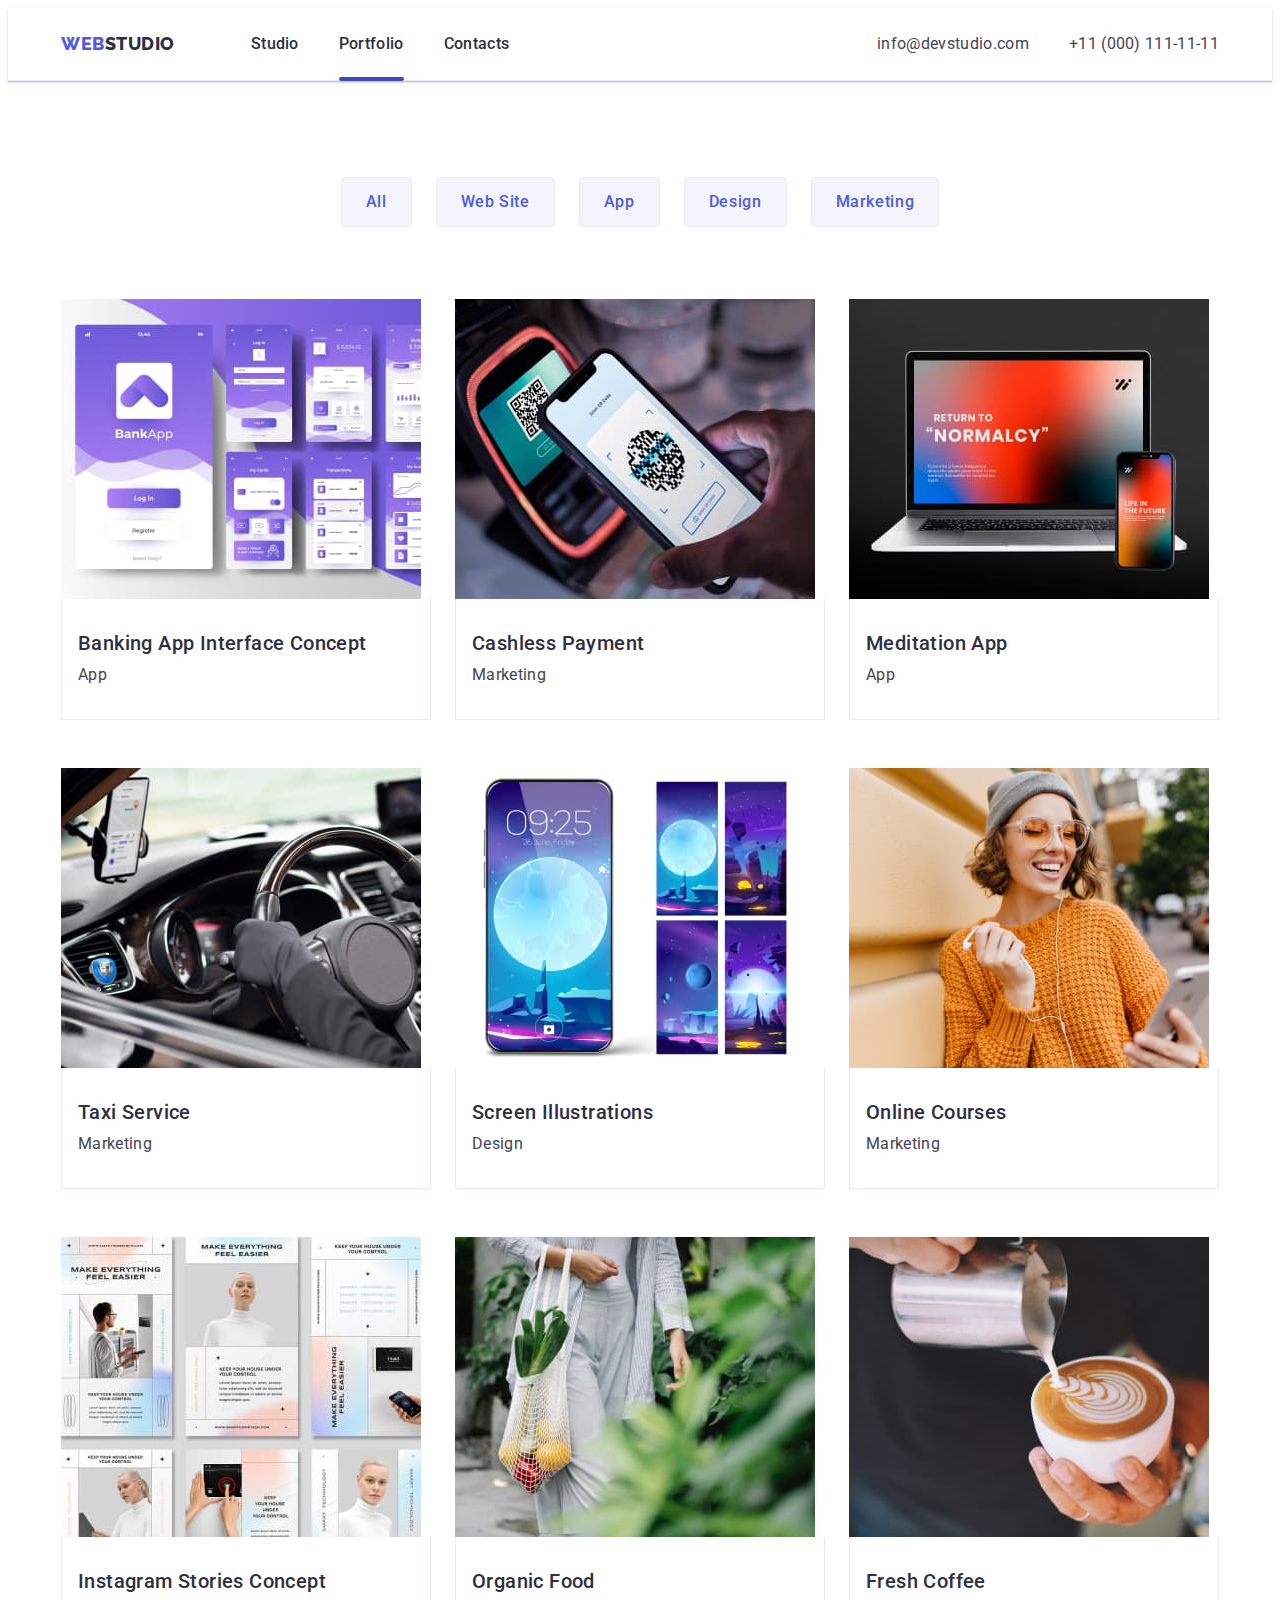
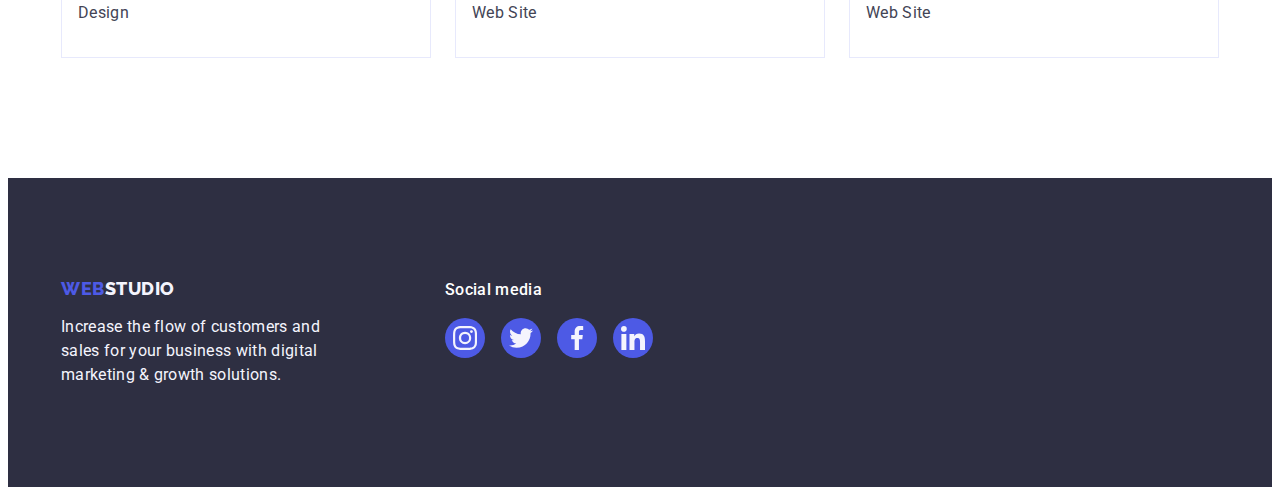
==== commit 235a73c6: "change after mentor" ====
--- a/portfolio.html
+++ b/portfolio.html
@@ -50,139 +50,139 @@
              <!-- What are we doing -->
           <ul class="list-presentation list">
             <li class="list-made">
-            <div class="list-made-overflow">
-              <a href="" class="list-img link">
+             <a href="" class="list-img link">
+              <div class="list-made-overflow">
                <img class="portfolio-img" src="./images/img8.jpg" alt="banking app interface" width="360">
                 <p class="text-portfolio-overflow">
                   14 Stylish and User-Friendly App Design Concepts
                   · Task Manager App · Calorie Tracker App 
                   · Exotic Fruit Ecommerce App · Cloud Storage App</p>
-                  </a>
-                  </div>
-              <div class="categories">
-                <h2 class="title-portfolio">Banking App Interface Concept</h2>
-                <p class="text-portfolio">App</p>
-              </div>
-            </li>
-            <li class="list-made">
-            <div class="list-made-overflow">
-              <a href="" class="list-img link">
+                </div>
+                <div class="categories">
+                  <h2 class="title-portfolio">Banking App Interface Concept</h2>
+                  <p class="text-portfolio">App</p>
+                </div>
+              </a>
+            </li>
+            <li class="list-made">
+             <a href="" class="list-img link">
+              <div class="list-made-overflow">
                <img class="portfolio-img" src="./images/img9.jpg" alt="image of qr code on phone" width="360">
                 <p class="text-portfolio-overflow">
                 14 Stylish and User-Friendly App Design Concepts
                 · Task Manager App · Calorie Tracker App
                 · Exotic Fruit Ecommerce App · Cloud Storage App</p>
-                </a>
-            </div>
+              </div>
               <div class="categories">
                 <h2 class="title-portfolio">Cashless Payment</h2>
                 <p class="text-portfolio">Marketing</p>
               </div>
-            </li>
-            <li class="list-made">
-              <div class="list-made-overflow">
-               <a href="" class="list-img link">
+            </a>
+            </li>
+            <li class="list-made">
+              <a href="" class="list-img link">
+               <div class="list-made-overflow">
               <img class="portfolio-img" src="./images/img10.jpg" alt="laptop" width="360">
               <p class="text-portfolio-overflow">
               14 Stylish and User-Friendly App Design Concepts
               · Task Manager App · Calorie Tracker App
               · Exotic Fruit Ecommerce App · Cloud Storage App</p>
-               </a>
-              </div>
-              <div class="categories">
-                <h2 class="title-portfolio">Meditation App</h2>
-                <p class="text-portfolio">App</p>
+             </div>
+             <div class="categories">
+               <h2 class="title-portfolio">Meditation App</h2>
+               <p class="text-portfolio">App</p>
               </div>              
+            </a>
             </li>
             <li class="list-made"> 
-                <div class="list-made-overflow">
-                <a href="" class="list-img link">
+             <a href="" class="list-img link">
+              <div class="list-made-overflow">
               <img class="portfolio-img" src="./images/img11.jpg" alt="car interior" width="360">
               <p class="text-portfolio-overflow">
               14 Stylish and User-Friendly App Design Concepts
               · Task Manager App · Calorie Tracker App
               · Exotic Fruit Ecommerce App · Cloud Storage App</p>
-                </a>
-              </div>
-              <div class="categories">
-                <h2 class="title-portfolio">Taxi Service</h2>
-                <p class="text-portfolio">Marketing</p>
-              </div>
-            </li>
-            <li class="list-made">
-              <div class="list-made-overflow">
-                 <a href="" class="list-img link">
+             </div>
+             <div class="categories">
+               <h2 class="title-portfolio">Taxi Service</h2>
+               <p class="text-portfolio">Marketing</p>
+              </div>
+            </a>
+            </li>
+            <li class="list-made">
+              <a href="" class="list-img link">
+              <div class="list-made-overflow">
               <img class="portfolio-img" src="./images/img12.jpg" alt="phone desktop" width="360">
               <p class="text-portfolio-overflow">
                 14 Stylish and User-Friendly App Design Concepts
                 · Task Manager App · Calorie Tracker App
                 · Exotic Fruit Ecommerce App · Cloud Storage App</p>
-                </a>
               </div>
               <div class="categories">
                 <h2 class="title-portfolio">Screen Illustrations</h2>
                 <p class="text-portfolio">Design</p>
               </div>
-            </li>
-            <li class="list-made">
-              <div class="list-made-overflow">
-                <a href="" class="list-img link">
+            </a>
+            </li>
+            <li class="list-made">
+              <a href="" class="list-img link">
+               <div class="list-made-overflow">
                  <img class="portfolio-img" src="./images/img13.jpg" alt="girl in glasses" width="360">
                   <p class="text-portfolio-overflow">
                      14 Stylish and User-Friendly App Design Concepts
                      · Task Manager App · Calorie Tracker App
                      · Exotic Fruit Ecommerce App · Cloud Storage App</p>
-                </a>
-              </div>
-              <div class="categories">
-                <h2 class="title-portfolio">Online Courses</h2>
-                <p class="text-portfolio">Marketing</p>
-              </div>
-            </li>
-            <li class="list-made">
-              <div class="list-made-overflow">
-                <a href="" class="list-img link">
+                </div>
+                <div class="categories">
+                  <h2 class="title-portfolio">Online Courses</h2>
+                  <p class="text-portfolio">Marketing</p>
+                </div>
+              </a>
+            </li>
+            <li class="list-made">
+              <a href="" class="list-img link">
+                <div class="list-made-overflow">
                   <img class="portfolio-img" src="./images/img14.jpg" alt="instagram stories" width="360">
                    <p class="text-portfolio-overflow">
                       14 Stylish and User-Friendly App Design Concepts
                       · Task Manager App · Calorie Tracker App
                       · Exotic Fruit Ecommerce App · Cloud Storage App</p>
+                  </div>
+                  <div class="categories">
+                    <h2 class="title-portfolio">Instagram Stories Concept</h2>
+                    <p class="text-portfolio">Design</p>
+                  </div>
                 </a>
-              </div>
-              <div class="categories">
-                <h2 class="title-portfolio">Instagram Stories Concept</h2>
-                <p class="text-portfolio">Design</p>
-              </div>
-            </li>
-            <li class="list-made">
-              <div class="list-made-overflow">
-                <a href="" class="list-img link">
+            </li>
+            <li class="list-made">
+              <a href="" class="list-img link">
+               <div class="list-made-overflow">
                   <img class="portfolio-img" src="./images/img15.jpg" alt="bag with vegetables" width="360">
                    <p class="text-portfolio-overflow">
                        14 Stylish and User-Friendly App Design Concepts
                        · Task Manager App · Calorie Tracker App
                        · Exotic Fruit Ecommerce App · Cloud Storage App</p>
+                  </div>
+                  <div class="categories">
+                    <h2 class="title-portfolio">Organic Food</h2>
+                    <p class="text-portfolio">Web Site</p>
+                  </div>
                 </a>
-              </div>
-              <div class="categories">
-                <h2 class="title-portfolio">Organic Food</h2>
-                <p class="text-portfolio">Web Site</p>
-              </div>
-            </li>
-            <li class="list-made">
-              <div class="list-made-overflow">
-                <a href="" class="list-img link">
+            </li>
+            <li class="list-made">
+              <a href="" class="list-img link">
+                <div class="list-made-overflow">
                   <img class="portfolio-img" src="./images/img16.jpg" alt="coffee cup pattern" width="360">
                    <p class="text-portfolio-overflow">
                        14 Stylish and User-Friendly App Design Concepts
                        · Task Manager App · Calorie Tracker App
                       · Exotic Fruit Ecommerce App · Cloud Storage App</p>
-                </a>
-              </div>
-              <div class="categories">
-                <h2 class="title-portfolio">Fresh Coffee</h2>
-                <p class="text-portfolio">Web Site</p>
-              </div>
+                </div>
+                <div class="categories">
+                  <h2 class="title-portfolio">Fresh Coffee</h2>
+                  <p class="text-portfolio">Web Site</p>
+                </div>
+              </a>
             </li>
           </ul>
         </div>
--- a/css/style.css
+++ b/css/style.css
@@ -80,9 +80,9 @@
     height: 4px;
     border-radius: 2px;
     background: var(--ocean);
+    color: var(--ocean);
     bottom: -1px;;
     left: 0;
-    color: var(--ocean);
 
 }
 .navigation{
@@ -127,7 +127,7 @@
     transition: color 250ms cubic-bezier(0.4, 0, 0.2, 1);
  }
 .link-nav.link{
-    color:var(--ocean);
+    color:var(--navy-blue);
     font-size: 16px;
     font-weight: 500;
     line-height: 1.5;
@@ -235,7 +235,7 @@
         margin-bottom: 8px;
 }
 .credo-icon{
-    margin: 24px 100px;
+    
     
 }
 .section-work{
@@ -246,7 +246,7 @@
     display: flex;
      gap: 24px;
     }
-.list-img{
+.list-images{
     width: calc((100% - 48px) / 3);
 }   
 .list-item{
@@ -338,11 +338,10 @@
 }
 .customers-list{
     display: flex;
-    width: calc((100% - 24 * 5) / 6);
     gap: 24px;
 }
 .customers-item{
-    width: 168px;
+    width: calc((100% - 24px * 5) / 6);
     height: 88px;
     
     
@@ -358,7 +357,7 @@
     align-items: center;
     justify-content: center;
     transition: border-color 250ms cubic-bezier(0.4, 0, 0.2, 1),
-        color 250ms cubic-bezier(0.4, 0, 0.2, 1);
+    color 250ms cubic-bezier(0.4, 0, 0.2, 1);
 }
 .customers-icon{
     fill:currentColor;
@@ -483,7 +482,7 @@
     border-radius: 4px;
     border: 1px solid var(--cornflower);
     background: var(--cloud);
-    transition: 250ms cubic-bezier(0.4, 0, 0.2, 1),
+    transition: color 250ms cubic-bezier(0.4, 0, 0.2, 1),
         background-color 250ms cubic-bezier(0.4, 0, 0.2, 1),
         border-color 250ms cubic-bezier(0.4, 0, 0.2, 1),
         box-shadow 250ms cubic-bezier(0.4, 0, 0.2, 1);
@@ -493,7 +492,7 @@
         color:var(--white);
         background-color: var(--ocean);
         border: 1px solid transparent;
-        0px 3px 1px rgba(0, 0, 0, 0.1),
+        box-shadow: 3px 1px rgba(0, 0, 0, 0.1),
             0px 2px 1px rgba(0, 0, 0, 0.08),
             0px 2px 2px rgba(0, 0, 0, 0.12);
 }
@@ -507,21 +506,20 @@
 
 .list-made {
     width: calc((100% - 48px) / 3) ;
-    box-shadow: 0px 2px 1px 0px rgba(46, 47, 66, 0.08), 0px 1px 1px 0px rgba(46, 47, 66, 0.16), 0px 1px 6px 0px rgba(46, 47, 66, 0.08);
-           
+               
 }   
 .list-made-overflow:hover .text-portfolio-overflow {
-    transform: translateY(0);
+    
 }
 .list-made-overflow{
-    position: relative;
-    overflow: hidden;
+   
 }
 .text-portfolio-overflow{
     position: absolute;
     top: 0;
     left: 0;
-    height: 300px;
+    height: 100%;
+    width: 100%;
     background-color: var(--iris);
     color: var(--cloud);
     font-size: 16px;
@@ -532,10 +530,20 @@
     transform: translateY(100%);
     transition: transform 250ms cubic-bezier(0.4, 0, 0.2, 1);
 }
-.portfolio-img{
+.list-img{
     display: block;
-    max-width: 100%;
-}
+    position: relative;
+    overflow: hidden;
+    transition: transform 250ms cubic-bezier(0.4, 0, 0.2, 1),
+     box-shadow 250ms cubic-bezier(0.4, 0, 0.2, 1);    
+}
+.list-img:is(:hover,:focus){
+     transform: translateY(0);
+     box-shadow: 0px 1px 6px rgba(46, 47, 66, 0.08),
+        0px 1px 1px rgba(46, 47, 66, 0.16),
+        0px 2px 1px rgba(46, 47, 66, 0.08);
+}
+
 .categories{
     padding: 32px 16px;
     border: 1px solid var(--cornflower);
@@ -585,7 +593,6 @@
     display: flex;
     justify-content: center;
     align-items: center; 
-    padding: 0;
     width: 24px;
     height: 24px;
     position: absolute;
@@ -594,7 +601,7 @@
     background-color: var(--cornflower);
     border: 1px solid rgba(0, 0, 0, 0.1);
     border-radius: 50%;
-    padding: 8px;
+    padding: 0;
     cursor: pointer;
     transition: background-color 250ms cubic-bezier(0.4, 0, 0.2, 1), border 250ms cubic-bezier(0.4, 0, 0.2, 1);
        
@@ -602,12 +609,13 @@
 .modal-close-btn:is(:hover,:focus){
     background-color:var(--ocean);
     border: none;
+    fill: #ffffff;
 }
  .close-icon{
     transition: fill 250ms cubic-bezier(0.4, 0, 0.2, 1);
  }
  .close-icon:is(:hover, :focus){
-    fill: #ffffff;
+    
  }
 .is-hidden {
     opacity: 0;
